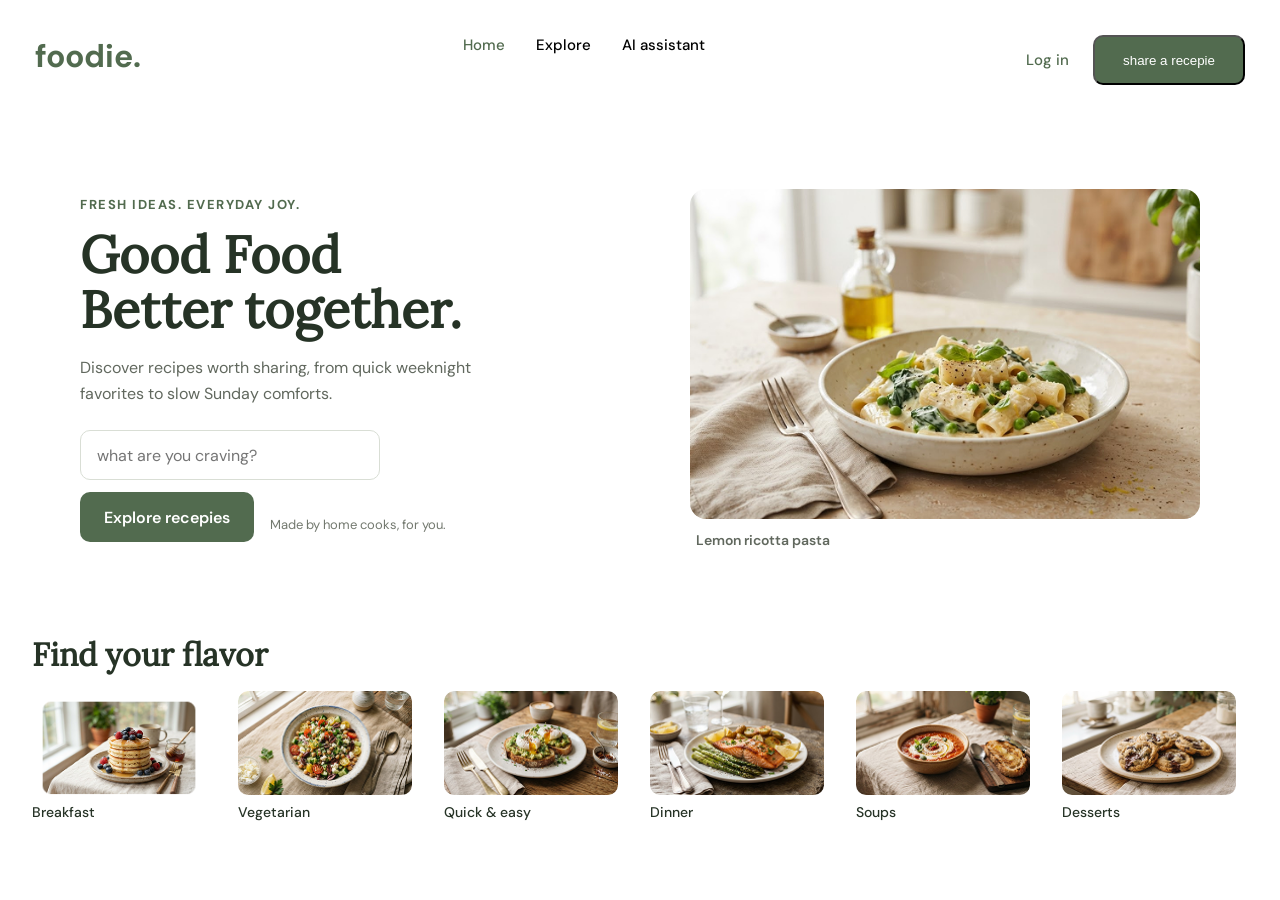
==== index.html @ 1116aee4 "first commit" ====
<!DOCTYPE html>
<html lang="en">
<head>
    <meta charset="UTF-8">
    <meta name="viewport" content="width=device-width, initial-scale=1.0">
    <title>Document</title>
    <link rel="stylesheet" href="style.css">
</head>
<body>
    <header>
        <p id="foodie">foodie.</p>
        <div class="home">
            <a href="#" class="home1">Home</a>
            <a href="#" >Explore</a>
            <a href="#">AI assistant</a>
        </div>
        <div class="logg">
            <p class="login">Log in</p>
            <button class="search">share a recepie</button>
        </div>
    </header>
    <main>
        <section class="hero">
            <div class="hero-copy">
                <p class="eyebrow">FRESH IDEAS. EVERYDAY JOY.</p>
                <h1 id="goodf">Good Food <br>
Better together.</h1>
                <p class="intro">Discover recipes worth sharing, from quick weeknight favorites to slow Sunday comforts.</p>
                <form class="recipe-search" role="search">
                    <input type="search" aria-label="Search recipes" placeholder="what are you craving?">
                    <div class="btndown">
                        <button type="submit">Explore recepies</button>
                        <p class="search-note">Made by home cooks, for you.</p>
                    </div>
                </form>
            </div>
            <figure class="hero-image">
              <img src="imgs/Pasta photo.png" alt="">
                <figcaption>Lemon ricotta pasta</figcaption>
            </figure>
        </section>
        <section class="categories" aria-labelledby="categories-title">
            <h2 id="categories-title">Find your flavor</h2>
            <div class="category-list">
                <article class="category-card">
                    <img src="imgs/Pancakes.png" alt="breakfast">
                    <p>Breakfast</p>
                </article>
                <article class="category-card">
                    <img src="imgs/veg.png" alt="vegetarian">
                    <p>Vegetarian</p>
                </article>
                <article class="category-card">
                    <img src="imgs/quick.png" alt="quick & easy">
                    <p>Quick & easy</p>
                </article>
                <article class="category-card">
                    <img src="imgs/dinner.png" alt="Dinner">
                    <p>Dinner</p>
                </article>
                <article class="category-card">
                    <img src="imgs/soups.png" alt="soups">
                    <p>Soups</p>
                </article>
                <article class="category-card">
                    <img src="imgs/cooki.png" alt="Freshly baked cookies">
                    <p>Desserts</p>
                </article>
            </div>
        </section>
    </main>
    <footer></footer>
</body>
</html>
---- style.css ----
@font-face {
    font-family: dmbold;
    src: url(fonts/DMSans_18pt-Bold.ttf);
}
@font-face {
    font-family: dmreg;
    src: url(fonts/DMSans_18pt-Regular.ttf);
}
@font-face {
    font-family: dmsemibold;
    src: url(fonts/DMSans_24pt-SemiBold.ttf);
}
@font-face {
    font-family: dmmed;
    src: url(fonts/DMSans_18pt-Medium.ttf);
}
@font-face {
    font-family: lora;
    src: url(fonts/Lora-Regular.ttf);
}
header, .home,.login{
    display: flex;
    justify-content: space-between;
    font-family: dmmed;
}
#foodie{
    color:rgba(82, 107, 79, 1);
    font-size: 32px;
    margin: 27px;
    font-family: dmbold;
}
.home{
    display: flex;
    justify-content: space-between;
    width: 242px;
     margin: 27px;
    font-size: 15px;
}
.hm{
    color: rgba(82, 107, 79, 1);
    font-size: 15px;
}
.login{
    font-size: 15px;
    color: rgba(82, 107, 79, 1);
}
.search{
    background-color: rgba(82, 107, 79, 1);
    color: #ffffff;
    border-radius: 10px;
    width: 152px;
    height: 50px;
    margin-left: 24px;
}
.logg{
    display: flex;
     margin: 27px;
     font-family: dmsemibold;
}
.hero{
    box-sizing: border-box;
    width: min(1280px, calc(100% - 48px));
    height: 474px;
    margin: 20px auto 0;
    padding: 36px 48px;
    display: flex;
    align-items: center;
    justify-content: space-between;
    gap: 48px;
    border-radius: 20px;
}
.hero-copy{
    flex: 1;
    min-width: 0;
}
.eyebrow{
    margin: 0 0 14px;
    color: rgba(82, 107, 79, 1);
    font-size: 13px;
    font-weight: 700;
    letter-spacing: 1.5px;
    font-family: dmbold;
}
.hero h1{
    margin: 0;
    color: #263326;
    font-size: clamp(38px, 4vw, 56px);
    line-height: 1.08;
}
.intro{
    max-width: 440px;
    margin: 18px 0 24px;
    color: #61685e;
    font-size: 16px;
    line-height: 1.6;
    font-family: dmreg;
}
.recipe-search{
    display: flex;
    align-items: center;
    flex-wrap: wrap;
    gap: 12px;
}
.recipe-search input{
    box-sizing: border-box;
    width: min(300px, 100%);
    height: 50px;
    padding: 0 16px;
    border: 1px solid #d9ded5;
    border-radius: 10px;
    background: #fff;
    font: inherit;
    font-family: dmreg;
}
.recipe-search button{
    height: 50px;
    padding: 0 24px;
    border: 0;
    border-radius: 10px;
    background: rgba(82, 107, 79, 1);
    color: #fff;
    font: inherit;
    cursor: pointer;
    font-family: dmsemibold;
}
.search-note{
    margin: 2px 0 0;
    color: #73796f;
    font-size: 13px;
}
.hero-image{
    flex: 0 1 510px;
    margin: 0;
    text-align: center;
}
.hero-image img{
    display: block;
    width: 100%;
    height: 330px;
    object-fit: cover;
    border-radius: 16px;
}
.hero-image figcaption{
    margin-top: 12px;
    color: #61685e;
    font-size: 14px;
    font-family: dmsemibold;
    margin-right: 54px;
    width: 146px;
}
.categories{
    box-sizing: border-box;
    width: min(1280px, calc(100% - 48px));
    height: 224px;
    margin: 28px auto 0;
    overflow: hidden;
}
.categories h2{
    margin: 0 0 16px;
    color: #263326;
    font-family: dmsemibold;
    font-size: 24px;
}
.category-list{
    display: flex;
    gap: 32px;
}
.category-card{
    flex: 0 0 174px;
    margin: 0;
}
.category-card img{
    display: block;
    width: 174px;
    height: 104px;
    object-fit: cover;
    object-position: top;
    border-radius: 10px;
}
.category-card p{
    margin: 8px 0 0;
    color: #263326;
    font-family: dmmed;
    font-size: 14px;
}
@media (max-width: 760px){
    .hero{
        width: calc(100% - 32px);
        height: auto;
        min-height: 474px;
        padding: 32px 24px;
        flex-direction: column;
        align-items: stretch;
        gap: 28px;
    }
    .hero-image{ flex-basis: auto; }
    .hero-image img{ height: 240px; }
}
.btndown{
    display: flex;
}
.search-note{
    margin-top: 24px;
    margin-left: 16px;
}
.home1{
    color: rgba(82, 107, 79, 1);
    text-decoration: none;
}
a{
    text-decoration: none;
    color: black;
}  
#goodf{
    font-family: lora;
}
p.search-note{
    font-family: dmreg;
}
#categories-title{
    font-family: lora;
    font-size: 32px;
}
.category-card{
    font-family: dmsemibold;
    font-size: 15px;
}
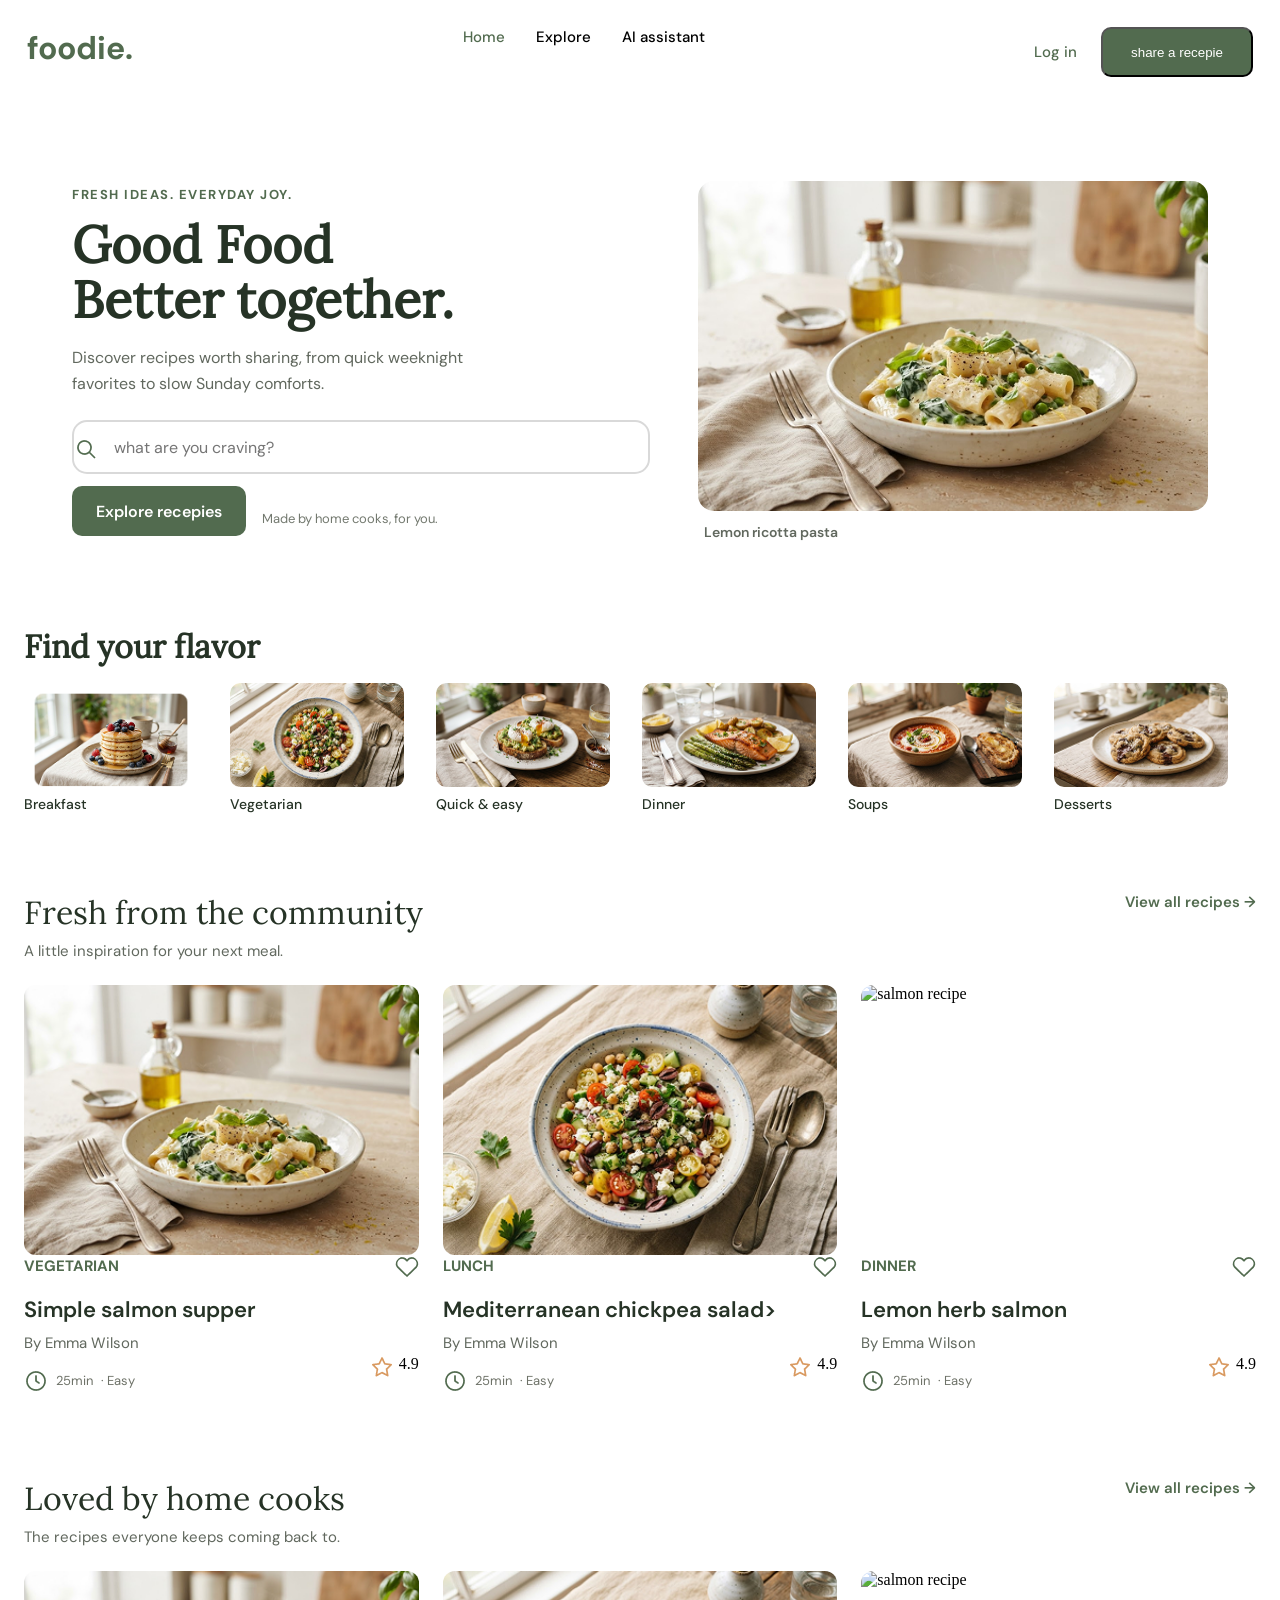
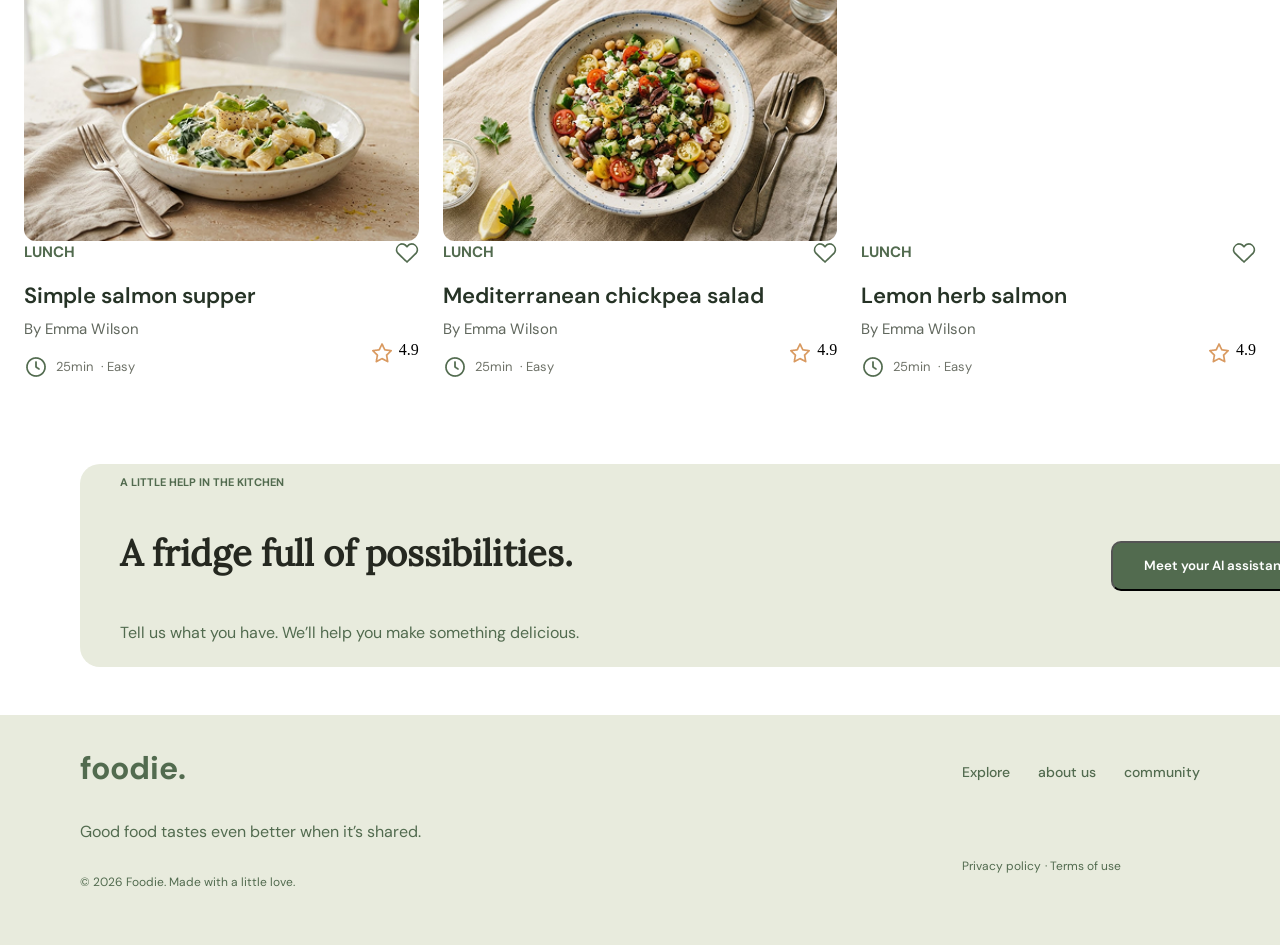
==== commit d4ec8822: "edited" ====
--- a/index.html
+++ b/index.html
@@ -27,7 +27,10 @@
 Better together.</h1>
                 <p class="intro">Discover recipes worth sharing, from quick weeknight favorites to slow Sunday comforts.</p>
                 <form class="recipe-search" role="search">
-                    <input type="search" aria-label="Search recipes" placeholder="what are you craving?">
+                    <div class="inputcrave">
+                        <img id="searchglyph" src="imgs/search glyph.png" alt="">
+                        <input id="input1" type="search" aria-label="Search recipes" placeholder="what are you craving?">
+                    </div>
                     <div class="btndown">
                         <button type="submit">Explore recepies</button>
                         <p class="search-note">Made by home cooks, for you.</p>
@@ -68,7 +71,173 @@
                 </article>
             </div>
         </section>
+        <section class="featured-recipes" aria-labelledby="featured-title">
+            <div class="featured-heading">
+                <div>
+                    <h2 id="featured-title">Fresh from the community</h2>
+                    <p id="inspo">A little inspiration for your next meal.</p>
+                </div>
+                <p class="featured-link">View all recipes →</p>
+            </div>
+            <div class="featured-list">
+                <article class="featured-card">
+                    <img src="imgs/pasta.png" alt="pasta recipe">
+                   <div class="txtguli">
+                        <p id="prep">VEGETARIAN</p>
+                        <img  id="guli" src="imgs/heart.png" alt="">
+                    </div>
+                    <h3 id="h3under">Simple salmon supper</h3>
+                    <p id="emmaw">By Emma Wilson</p>
+                    <div class="mtavaridiv">
+                        <div class="clockandtxt">
+                            <div> <img id="clockgl" src="imgs/clock glyph.png" alt=""></div>
+                            <div id="min20"> 25min</div>
+                            <div id="easy">· Easy</div>
+                        </div>
+                        <div class="varskvlavi">
+                            <div><img  id="star" src="imgs/star.png"alt=""></div>
+                            <div id="otxicxra">4.9</div>
+                        </div>
+                    </div>
+                </article>
+                <article class="featured-card">
+                    <img src="imgs/Salad.png" alt="Fresh salad recipe">
+                    <div class="txtguli">
+                        <p id="prep">LUNCH</p>
+                        <img  id="guli" src="imgs/heart.png" alt="">
+                    </div>
+                    <h3 id="h3under">Mediterranean chickpea salad></h3>
+                    <p id="emmaw">By Emma Wilson</p>
+                      <div class="mtavaridiv">
+                        <div class="clockandtxt">
+                            <div> <img id="clockgl" src="imgs/clock glyph.png" alt=""></div>
+                            <div id="min20"> 25min</div>
+                            <div id="easy">· Easy</div>
+                        </div>
+                        <div class="varskvlavi">
+                            <div><img  id="star" src="imgs/star.png"alt=""></div>
+                            <div id="otxicxra">4.9</div>
+                        </div>
+                    </div>
+                </article>
+                <article class="featured-card">
+                    <img src="imgs/salmon.png" alt="salmon recipe">
+                    <div class="txtguli">
+                        <p id="prep">DINNER</p>
+                        <img  id="guli" src="imgs/heart.png" alt="">
+                    </div>
+                    <h3 id="h3under">Lemon herb salmon</h3>
+                    <p id="emmaw">By Emma Wilson</p>
+                     <div class="mtavaridiv">
+                        <div class="clockandtxt">
+                            <div> <img id="clockgl" src="imgs/clock glyph.png" alt=""></div>
+                            <div id="min20"> 25min</div>
+                            <div id="easy">· Easy</div>
+                        </div>
+                        <div class="varskvlavi">
+                            <div><img  id="star" src="imgs/star.png"alt=""></div>
+                            <div id="otxicxra">4.9</div>
+                        </div>
+                    </div>
+                </article>
+            </div>
+        </section>
+         </section>
+        <section class="featured-recipes" aria-labelledby="featured-title">
+            <div class="featured-heading">
+                <div>
+                    <h2 id="featured-title">Loved by home cooks</h2>
+                    <p id="inspo">The recipes everyone keeps coming back to.</p>
+                </div>
+                <p class="featured-link">View all recipes →</p>
+            </div>
+            <div class="featured-list">
+                <article class="featured-card">
+                    <img src="imgs/pasta.png" alt="pasta recipe">
+                  <div class="txtguli">
+                        <p id="prep">LUNCH</p>
+                        <img  id="guli" src="imgs/heart.png" alt="">
+                    </div>
+                    <h3 id="h3under">Simple salmon supper</h3>
+                    <p id="emmaw">By Emma Wilson</p>
+                    <div class="mtavaridiv">
+                        <div class="clockandtxt">
+                            <div> <img id="clockgl" src="imgs/clock glyph.png" alt=""></div>
+                            <div id="min20"> 25min</div>
+                            <div id="easy">· Easy</div>
+                        </div>
+                        <div class="varskvlavi">
+                            <div><img  id="star" src="imgs/star.png"alt=""></div>
+                            <div id="otxicxra">4.9</div>
+                        </div>
+                    </div>
+                </article>
+                <article class="featured-card">
+                    <img src="imgs/Salad.png" alt="Fresh salad recipe">
+                    <div class="txtguli">
+                        <p id="prep">LUNCH</p>
+                        <img  id="guli" src="imgs/heart.png" alt="">
+                    </div>
+                    <h3 id="h3under">Mediterranean chickpea salad</h3>
+                    <p id="emmaw">By Emma Wilson</p>
+                      <div class="mtavaridiv">
+                        <div class="clockandtxt">
+                            <div> <img id="clockgl" src="imgs/clock glyph.png" alt=""></div>
+                            <div id="min20"> 25min</div>
+                            <div id="easy">· Easy</div>
+                        </div>
+                        <div class="varskvlavi">
+                            <div><img  id="star" src="imgs/star.png"alt=""></div>
+                            <div id="otxicxra">4.9</div>
+                        </div>
+                    </div>
+                </article>
+                <article class="featured-card">
+                    <img src="imgs/salmon.png" alt="salmon recipe">
+                 <div class="txtguli">
+                        <p id="prep">LUNCH</p>
+                        <img  id="guli" src="imgs/heart.png" alt="">
+                    </div>  
+                    <h3 id="h3under">Lemon herb salmon</h3>
+                    <p id="emmaw">By Emma Wilson</p>
+                     <div class="mtavaridiv">
+                        <div class="clockandtxt">
+                            <div> <img id="clockgl" src="imgs/clock glyph.png" alt=""></div>
+                            <div id="min20"> 25min</div>
+                            <div id="easy">· Easy</div>
+                        </div>
+                        <div class="varskvlavi">
+                            <div><img  id="star" src="imgs/star.png"alt=""></div>
+                            <div id="otxicxra">4.9</div>
+                        </div>
+                    </div>
+                </article>
+            </div>
+        </section>
+        <div class="boloseqcia">
+            <div class="teqstebi">
+                <p class="lilhelp">A LITTLE HELP IN THE KITCHEN</p>
+                <h2 class="fridge">A fridge full of possibilities.</h2>
+                <p class="telluss">Tell us what you have. We’ll help you make something delicious.</p>
+            </div>
+            <button id="buttongreen">Meet your AI assistant</button>
+        </div>
     </main>
-    <footer></footer>
+    <footer>
+        <div class="footerp">
+            <p id="foodieed" >foodie.</p>
+            <p id="goodfoodtaste">Good food tastes even better when it’s shared.</p>
+            <p id="footerp3">© 2026 Foodie. Made with a little love.</p>
+       </div>
+       <div class="footer3a">
+        <a href="#" id="footera">Explore</a>  
+        <a href="#" id="footeraa">about us</a>
+        <a href="#" id="footera">community</a>
+        <div class="underdiv">
+            <a href="#" id="privacypol">Privacy policy</a>
+            <a href="#" id="privacypol">·    Terms of use</a>
+        </div>
+       </div>
+    </footer>
 </body>
 </html> 
--- a/style.css
+++ b/style.css
@@ -97,7 +97,8 @@
 }
 .recipe-search{
     display: flex;
-    align-items: center;
+    flex-direction: column;
+
     flex-wrap: wrap;
     gap: 12px;
 }
@@ -224,4 +225,240 @@
 .category-card{
     font-family: dmsemibold;
     font-size: 15px;
+}
+.featured-recipes{
+    box-sizing: border-box;
+    width: min(1279px, calc(100% - 48px));
+    margin: 42px auto 64px;
+}
+.featured-heading{
+    display: flex;
+    align-items: flex-start;
+    justify-content: space-between;
+    margin-bottom: 24px;
+}
+.featured-heading h2{
+    margin: 0 0 8px;
+    color: #263326;
+    font: 32px lora;
+}
+.featured-heading p{
+    margin: 0;
+    color: #61685e;
+    font: 15px dmreg;
+}
+.featured-heading .featured-link{
+    color: rgba(82, 107, 79, 1);
+    font-family: dmsemibold;
+}
+.featured-list{
+    display: grid;
+    grid-template-columns: repeat(3, minmax(0, 1fr));
+    gap: 24px;
+}
+.featured-card{
+    box-sizing: border-box;
+    height: 429px;
+    min-width: 0;
+    overflow: hidden;
+}
+.featured-card img{
+    display: block;
+    width: 100%;
+    height: 270px;
+    object-fit: cover;
+    border-radius: 12px;
+}
+.featured-card h3{
+    margin: 16px 0 8px;
+    color: #263326;
+    font: 20px dmsemibold;
+}
+.featured-card p{
+    margin: 0;
+    color: #61685e;
+    font: 15px/1.5 dmreg;
+}
+@media (max-width: 760px){
+    .featured-recipes{ width: calc(100% - 32px); }
+    .featured-heading{ gap: 16px; }
+    .featured-heading h2{ font-size: 26px; }
+    .featured-list{ grid-template-columns: 1fr; gap: 24px; }
+    .featured-card{ height: auto; }
+    .featured-card img{ height: 240px; }
+}
+#featured-title{
+    font-family: lora;
+}
+#inspo{
+    font-family: dmreg;
+}
+#prep{
+    color: rgba(82, 107, 79, 1);
+    font-family: dmbold;
+}
+#h3under{
+    font-family: dmsemibold;
+    font-size: 22px;
+}
+#emaaw{
+    font-size: 13px;
+    font-family: dmreg;
+}
+#clockgl{
+    width: 24px;
+    height: 24px;
+}
+.clockandtxt{
+    display: flex;
+    margin-top: 14.5px;
+}
+#min20{
+color: rgba(110, 114, 104, 1);
+font-family: dmreg;
+font-size: 13px;
+margin-left: 8px;
+margin-top: 3px;
+}
+#easy{
+    color: rgba(110, 114, 104, 1);
+    font-family: dmreg;
+    font-size: 13px;
+    margin-left: 8px;
+    margin-top: 3px;
+}
+#star{
+    width: 24px;
+    height: 24px;
+}
+.mtavaridiv{
+    display: flex;
+    justify-content: space-between;
+}
+.varskvlavi{
+    display: flex;
+}
+#otxicxra{
+    margin-left: 5px;
+}
+.boloseqcia{
+    width: 1280px;
+    height: 203px;
+    background-color: rgba(232, 235, 221, 1);
+    display: flex;
+    margin-left: 80px;
+    margin-bottom: 48px;
+    margin-top: 64px;
+    margin-right: 80px;
+    justify-content: space-between;
+    border-radius: 20px;
+}
+#buttongreen{
+    color: #fff;
+    background-color: rgba(82, 107, 79, 1);
+    padding: 14px 24px;
+    border-radius: 10px;
+    width: 209px;
+    height: 50px;
+    margin-top: 76.5px;
+    margin-right: 40px;
+    font-family: dmsemibold;
+}
+.teqstebi{
+    display: flex;
+    flex-direction: column;
+    margin-left: 40px;
+}
+.lilhelp{
+    font-size: 11px;
+    font-family: dmbold;
+    color: rgba(82, 107, 79, 1);
+}
+.fridge{
+    font-size: 36px;
+    font-family: lora;
+    color: rgba(37, 40, 32, 1);
+}
+.telluss{
+    color: rgba(82, 107, 79, 1);
+    font-family: dmreg;
+}
+footer{
+    width: 100%;
+    height: 230px;
+    background-color:rgba(232, 235, 221, 1) ;
+    display: flex;
+    justify-content: space-between;
+}
+body{
+    margin: 0;
+    padding: 0;
+}
+#foodieed{
+    color: rgba(82, 107, 79, 1);
+    font-family: dmbold;
+    font-size: 32px;
+    margin-left: 80px;
+
+}
+#goodfoodtaste{
+    color: rgba(82, 107, 79, 1);
+    font-family: dmreg;
+    margin-left: 80px;
+}
+#footera{
+    color: rgba(82, 107, 79, 1);
+    font-family: dmmed;
+    font-size: 14px;
+}
+.footer3a{
+margin-top: 48px;
+margin-right: 80px;
+}
+#footeraa{
+    color: rgba(82, 107, 79, 1);
+    font-family: dmmed;
+    font-size: 14px;
+    margin-left: 24px;
+    margin-right: 24px;
+}
+#footerp3{
+    font-family: dmreg;
+    font-size: 12px;
+    color: rgba(82, 107, 79, 1);
+    margin-left: 80px;
+    margin-top: 32px;
+}
+#privacypol{
+    color: rgba(82, 107, 79, 1);
+    font-family: dmreg;
+    font-size: 12px;
+    margin-top: 127px;
+}
+.underdiv{
+    margin-top: 75px;
+}
+.inputcrave{
+    display: flex;
+    border: 2px solid rgb(217, 217, 217);
+    border-radius: 15px;
+}
+#input1{
+    border: none;
+}
+#searchglyph{
+    width: 24px;
+    height: 24px;
+    margin-top: 15px;
+}
+#guli{
+    height: 24px;
+    width: 24px;
+}
+.txtguli{
+    display: flex;
+    justify-content: space-between;
+}
+.footerp{
+    height: 11px;
 }
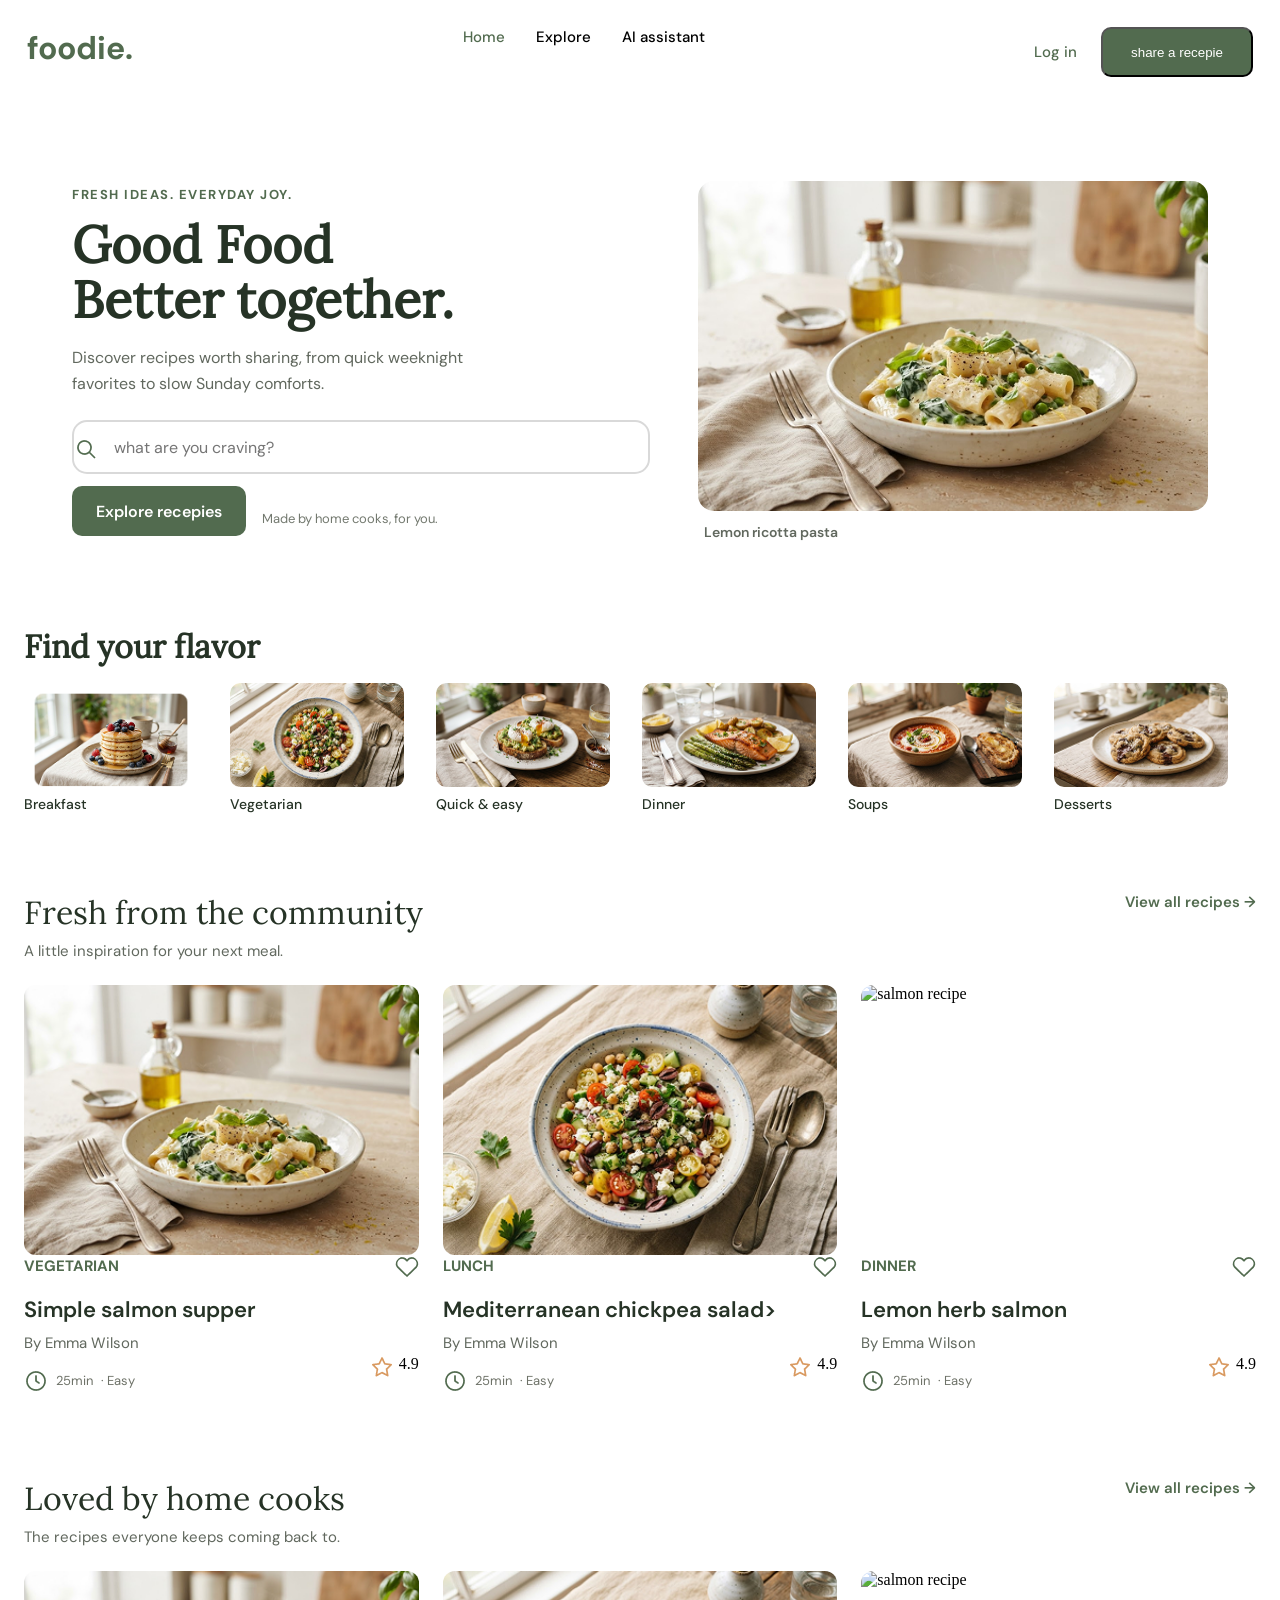
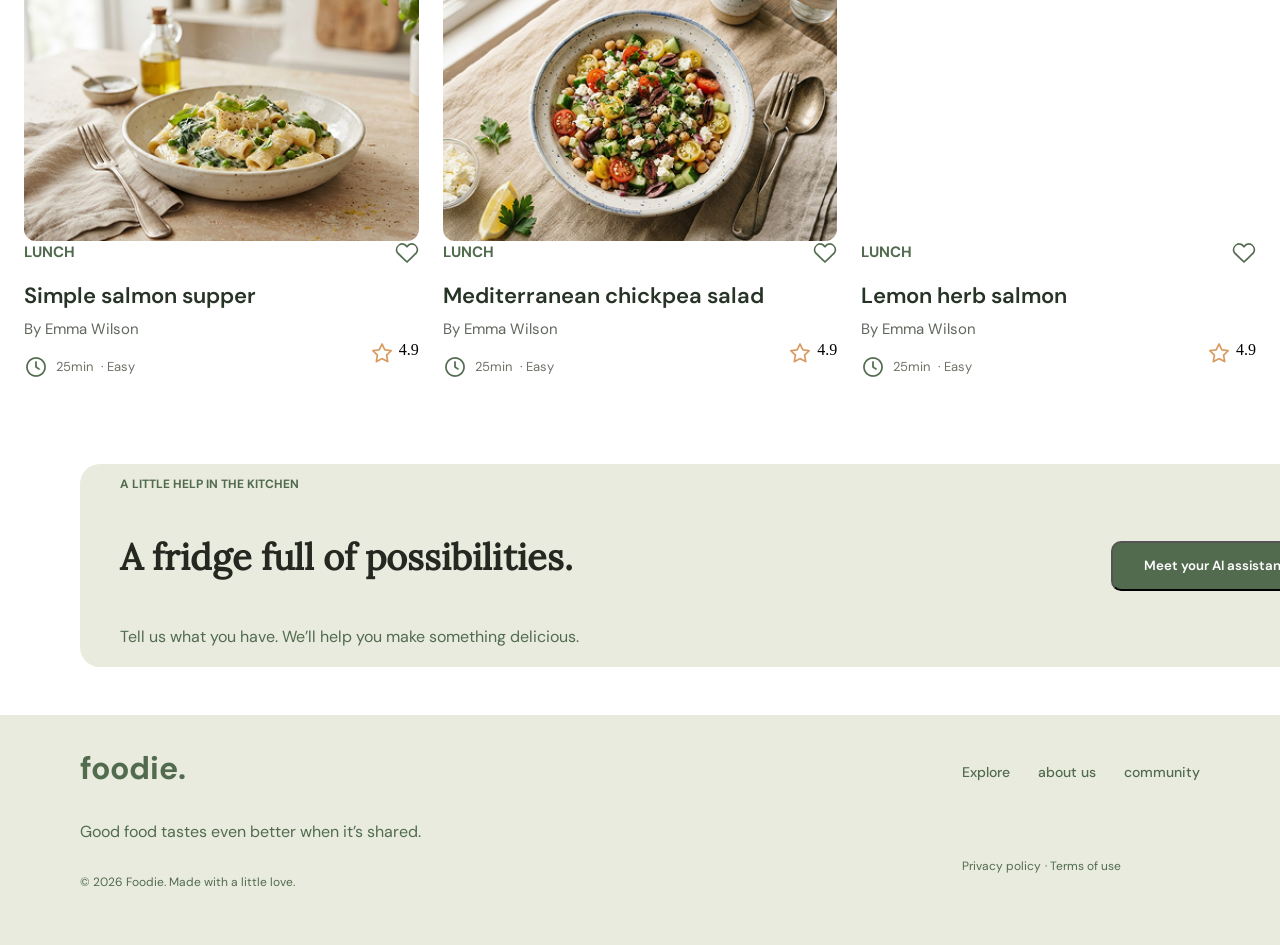
==== commit d9a9d117: "newindex" ====
--- a/index.html
+++ b/index.html
@@ -10,8 +10,8 @@
     <header>
         <p id="foodie">foodie.</p>
         <div class="home">
-            <a href="#" class="home1">Home</a>
-            <a href="#" >Explore</a>
+            <a href="#" class="home1 nav-active">Home</a>
+            <a href="explore.html">Explore</a>
             <a href="#">AI assistant</a>
         </div>
         <div class="logg">
@@ -19,7 +19,7 @@
             <button class="search">share a recepie</button>
         </div>
     </header>
-    <main>
+    <main class="index">
         <section class="hero">
             <div class="hero-copy">
                 <p class="eyebrow">FRESH IDEAS. EVERYDAY JOY.</p>
--- a/style.css
+++ b/style.css
@@ -57,7 +57,7 @@
      margin: 27px;
      font-family: dmsemibold;
 }
-.hero{
+.index .hero{
     box-sizing: border-box;
     width: min(1280px, calc(100% - 48px));
     height: 474px;
@@ -69,11 +69,11 @@
     gap: 48px;
     border-radius: 20px;
 }
-.hero-copy{
+.index .hero-copy{
     flex: 1;
     min-width: 0;
 }
-.eyebrow{
+.index .eyebrow{
     margin: 0 0 14px;
     color: rgba(82, 107, 79, 1);
     font-size: 13px;
@@ -81,13 +81,13 @@
     letter-spacing: 1.5px;
     font-family: dmbold;
 }
-.hero h1{
+.index .hero h1{
     margin: 0;
     color: #263326;
     font-size: clamp(38px, 4vw, 56px);
     line-height: 1.08;
 }
-.intro{
+.index .intro{
     max-width: 440px;
     margin: 18px 0 24px;
     color: #61685e;
@@ -95,14 +95,14 @@
     line-height: 1.6;
     font-family: dmreg;
 }
-.recipe-search{
+.index .recipe-search{
     display: flex;
     flex-direction: column;
 
     flex-wrap: wrap;
     gap: 12px;
 }
-.recipe-search input{
+.index .recipe-search input{
     box-sizing: border-box;
     width: min(300px, 100%);
     height: 50px;
@@ -113,7 +113,7 @@
     font: inherit;
     font-family: dmreg;
 }
-.recipe-search button{
+.index .recipe-search button{
     height: 50px;
     padding: 0 24px;
     border: 0;
@@ -124,24 +124,25 @@
     cursor: pointer;
     font-family: dmsemibold;
 }
-.search-note{
+
+.index .search-note{
     margin: 2px 0 0;
     color: #73796f;
     font-size: 13px;
 }
-.hero-image{
+.index .hero-image{
     flex: 0 1 510px;
     margin: 0;
     text-align: center;
 }
-.hero-image img{
+.index .hero-image img{
     display: block;
     width: 100%;
     height: 330px;
     object-fit: cover;
     border-radius: 16px;
 }
-.hero-image figcaption{
+.index .hero-image figcaption{
     margin-top: 12px;
     color: #61685e;
     font-size: 14px;
@@ -149,28 +150,28 @@
     margin-right: 54px;
     width: 146px;
 }
-.categories{
+.index .categories{
     box-sizing: border-box;
     width: min(1280px, calc(100% - 48px));
     height: 224px;
     margin: 28px auto 0;
     overflow: hidden;
 }
-.categories h2{
+.index .categories h2{
     margin: 0 0 16px;
     color: #263326;
     font-family: dmsemibold;
     font-size: 24px;
 }
-.category-list{
+.index .category-list{
     display: flex;
     gap: 32px;
 }
-.category-card{
+.index .category-card{
     flex: 0 0 174px;
     margin: 0;
 }
-.category-card img{
+.index .category-card img{
     display: block;
     width: 174px;
     height: 104px;
@@ -178,14 +179,14 @@
     object-position: top;
     border-radius: 10px;
 }
-.category-card p{
+.index .category-card p{
     margin: 8px 0 0;
     color: #263326;
     font-family: dmmed;
     font-size: 14px;
 }
 @media (max-width: 760px){
-    .hero{
+    .index .hero{
         width: calc(100% - 32px);
         height: auto;
         min-height: 474px;
@@ -194,154 +195,180 @@
         align-items: stretch;
         gap: 28px;
     }
-    .hero-image{ flex-basis: auto; }
-    .hero-image img{ height: 240px; }
-}
-.btndown{
-    display: flex;
-}
-.search-note{
+    .index .hero-image{ flex-basis: auto; }
+    .index .hero-image img{ height: 240px; }
+}
+.index .btndown{
+    display: flex;
+}
+
+.index .search-note{
     margin-top: 24px;
     margin-left: 16px;
 }
 .home1{
-    color: rgba(82, 107, 79, 1);
     text-decoration: none;
+}
+header .home .nav-active{
+    color: rgba(82, 107, 79, 1);
 }
 a{
     text-decoration: none;
     color: black;
 }  
-#goodf{
+.index #goodf{
     font-family: lora;
 }
-p.search-note{
-    font-family: dmreg;
-}
-#categories-title{
+.index p.search-note{
+    font-family: dmreg;
+}
+.index #categories-title{
     font-family: lora;
     font-size: 32px;
 }
-.category-card{
+.index .category-card{
     font-family: dmsemibold;
     font-size: 15px;
 }
-.featured-recipes{
+.index .featured-recipes,
+.explore .featured-recipes{
     box-sizing: border-box;
     width: min(1279px, calc(100% - 48px));
     margin: 42px auto 64px;
 }
-.featured-heading{
+.index .featured-heading,
+.explore .featured-heading{
     display: flex;
     align-items: flex-start;
     justify-content: space-between;
     margin-bottom: 24px;
 }
-.featured-heading h2{
+.index .featured-heading h2,
+.explore .featured-heading h2 {
     margin: 0 0 8px;
     color: #263326;
     font: 32px lora;
 }
-.featured-heading p{
+.index .featured-heading p,
+.explore .featured-heading p{
     margin: 0;
     color: #61685e;
     font: 15px dmreg;
 }
-.featured-heading .featured-link{
-    color: rgba(82, 107, 79, 1);
-    font-family: dmsemibold;
-}
-.featured-list{
+.index .featured-heading .featured-link,
+.explore .featured-heading .featured-link{
+    color: rgba(82, 107, 79, 1);
+    font-family: dmsemibold;
+}
+.index .featured-list,
+.explore .featured-list{
     display: grid;
     grid-template-columns: repeat(3, minmax(0, 1fr));
     gap: 24px;
 }
-.featured-card{
+.index .featured-card,
+.explore .featured-card{
     box-sizing: border-box;
     height: 429px;
     min-width: 0;
     overflow: hidden;
 }
-.featured-card img{
+.index .featured-card img,
+.explore .featured-card img{
     display: block;
     width: 100%;
     height: 270px;
     object-fit: cover;
     border-radius: 12px;
 }
-.featured-card h3{
+.index .featured-card h3,
+.explore .featured-card h3{
     margin: 16px 0 8px;
     color: #263326;
     font: 20px dmsemibold;
 }
-.featured-card p{
+.index .featured-card p,
+.explore .featured-card p{
     margin: 0;
     color: #61685e;
     font: 15px/1.5 dmreg;
 }
 @media (max-width: 760px){
-    .featured-recipes{ width: calc(100% - 32px); }
-    .featured-heading{ gap: 16px; }
-    .featured-heading h2{ font-size: 26px; }
-    .featured-list{ grid-template-columns: 1fr; gap: 24px; }
-    .featured-card{ height: auto; }
-    .featured-card img{ height: 240px; }
-}
-#featured-title{
+    .index .featured-recipes{ width: calc(100% - 32px); }
+    .index .featured-heading{ gap: 16px; }
+    .index .featured-heading h2{ font-size: 26px; }
+    .index .featured-list{ grid-template-columns: 1fr; gap: 24px; }
+    .index .featured-card{ height: auto; }
+    .index .featured-card img{ height: 240px; }
+}
+.index #featured-title,
+.explore #featured-title{
     font-family: lora;
 }
-#inspo{
-    font-family: dmreg;
-}
-#prep{
+.index #inspo
+.explore #inspo{
+    font-family: dmreg;
+}
+.index #prep,
+.explore #prep{
     color: rgba(82, 107, 79, 1);
     font-family: dmbold;
 }
-#h3under{
+.index #h3under,
+.explore #h3under{
     font-family: dmsemibold;
     font-size: 22px;
 }
-#emaaw{
+.index #emaaw,
+.explore #emaaw{
     font-size: 13px;
     font-family: dmreg;
 }
-#clockgl{
+.index #clockgl,
+.explore #clockgl{
     width: 24px;
     height: 24px;
 }
-.clockandtxt{
+.index .clockandtxt,
+.explore .clockandtxt{
     display: flex;
     margin-top: 14.5px;
 }
-#min20{
+.index #min20,
+.explore #min20{
 color: rgba(110, 114, 104, 1);
 font-family: dmreg;
 font-size: 13px;
 margin-left: 8px;
 margin-top: 3px;
 }
-#easy{
+.index #easy,
+.explore #easy{
     color: rgba(110, 114, 104, 1);
     font-family: dmreg;
     font-size: 13px;
     margin-left: 8px;
     margin-top: 3px;
 }
-#star{
+.index #star,
+.explore #star{
     width: 24px;
     height: 24px;
 }
-.mtavaridiv{
-    display: flex;
-    justify-content: space-between;
-}
-.varskvlavi{
-    display: flex;
-}
-#otxicxra{
+.index .mtavaridiv,
+.explore .mtavaridiv{
+    display: flex;
+    justify-content: space-between;
+}
+.index .varskvlavi,
+.explore .varskvlavi{
+    display: flex;
+}
+.index #otxicxra,
+.explore #otxicxra{
     margin-left: 5px;
 }
-.boloseqcia{
+.index .boloseqcia{
     width: 1280px;
     height: 203px;
     background-color: rgba(232, 235, 221, 1);
@@ -353,7 +380,7 @@
     justify-content: space-between;
     border-radius: 20px;
 }
-#buttongreen{
+.index #buttongreen{
     color: #fff;
     background-color: rgba(82, 107, 79, 1);
     padding: 14px 24px;
@@ -364,22 +391,22 @@
     margin-right: 40px;
     font-family: dmsemibold;
 }
-.teqstebi{
+.index .teqstebi{
     display: flex;
     flex-direction: column;
     margin-left: 40px;
 }
-.lilhelp{
-    font-size: 11px;
+.index .lilhelp{
+    font-size: 12px;
     font-family: dmbold;
     color: rgba(82, 107, 79, 1);
 }
-.fridge{
+.index .fridge{
     font-size: 36px;
     font-family: lora;
     color: rgba(37, 40, 32, 1);
 }
-.telluss{
+.index .telluss{
     color: rgba(82, 107, 79, 1);
     font-family: dmreg;
 }
@@ -438,27 +465,138 @@
 .underdiv{
     margin-top: 75px;
 }
-.inputcrave{
+.index .inputcrave{
     display: flex;
     border: 2px solid rgb(217, 217, 217);
     border-radius: 15px;
 }
-#input1{
+.index #input1,
+.explore #input1{
     border: none;
 }
-#searchglyph{
+.index #searchglyph,
+.explore #searchglyph{
     width: 24px;
     height: 24px;
     margin-top: 15px;
 }
-#guli{
+.index #guli,
+.explore #guli{
     height: 24px;
     width: 24px;
 }
-.txtguli{
+.index .txtguli,
+.explore .txtguli{
     display: flex;
     justify-content: space-between;
 }
 .footerp{
-    height: 11px;
+    height: 12px;
+}
+.home2{
+    color: rgba(82, 107, 79, 1);
+    text-decoration: none;
+}
+.explore{
+    display: flex;
+    flex-wrap: wrap;
+    margin-top: 10px;
+}
+.favourite{
+    font-family: dmbold;
+    font-size: 12px;
+    color: rgba(82, 107, 79, 1);
+}
+.goodfood{
+    font-size: 48px;
+    font-family: lora;
+    color: (37, 40, 32, 1);
+    margin-top: 12px;
+    margin-bottom: 12px;
+}
+.everydayrecepie{
+    color: rgba(110, 114, 104, 1);
+    font-family: dmreg;
+}
+.didiseqcia{
+    width: 1280px;
+    height: 114px;
+    margin-left: 80px;
+    
+}
+.didiinputi{
+    width: 1280px;
+    height: 54px;
+    font-family: dmreg;
+    color: rgba(110, 114, 104, 1);
+}
+.mwvanebtn{
+    color: rgba(255, 255, 255, 1);
+    background-color: rgba(82, 107, 79, 1);
+    border-radius: 30px;
+    width: 105px;
+    height: 40px;
+    font-family: dmmed;
+    margin-right: 10px;
+}
+.tetribtn{
+width: 105px;
+height: 40px;
+margin-right: 10px;
+border-radius: 30px;
+background-color: rgba(255, 255, 255, 1);
+border: none;
+color: rgba(82, 107, 79, 1);
+ font-family: dmmed;
+}
+.delicious9{
+    font-size: 15px;
+    font-family: dmreg;
+    color: rgba(110, 114, 104, 1);
+}
+.meniu{
+    display: flex;
+    justify-content: space-between;
+    width: 100%;
+}
+select{
+    font-family: dmreg;
+    color: rgba(110, 114, 104, 1);
+    font-size: 15px;
+}
+label{
+color: rgba(110, 114, 104, 1);
+font-size: 15px;
+font-family: dmreg;
+}
+.pirvelibtn{
+    background-color: rgba(82, 107, 79, 1);
+    width: 54px;
+    height: 50px;
+    border-radius: 10px;
+      margin-right: 16px;
+}
+.sxvabtn{
+    background-color: rgba(255, 255, 255, 1);
+    color: rgba(82, 107, 79, 1);
+     width: 54px;
+    height: 50px;
+    border-radius: 10px;
+    margin-right: 16px;
+}
+.sxvabtn2{
+    width:100px;
+    height: 52px;
+    color: rgba(82, 107, 79, 1);
+    border-radius: 10px;
+    background-color: rgb(255, 255, 255);
+     margin-right: 16px;
+}
+.gilakebi{
+    display: flex;
+    align-self: center;
+}
+.explore{
+    display: flex;
+    flex-direction: column;
 }
